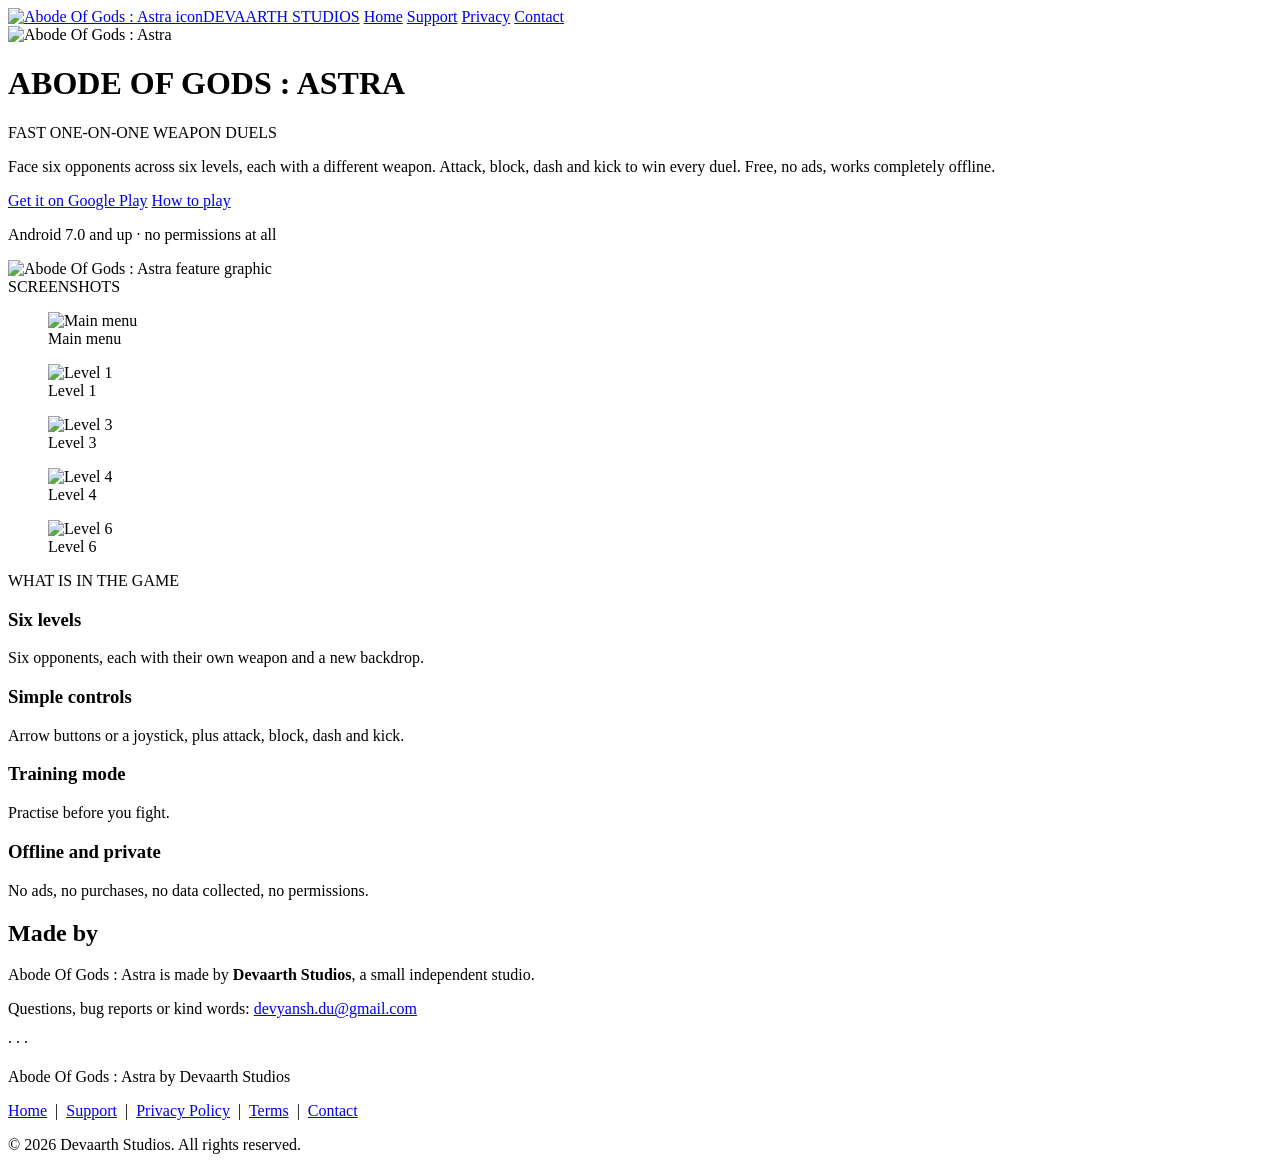
==== Astra/index.html @ 1497b414 "Create initial index.html for Astra game Initial HTML structure for the Astra game webpage, includin" ====
<!DOCTYPE html>
<html lang="en">
<head>
<meta charset="utf-8">
<meta name="viewport" content="width=device-width, initial-scale=1">
<title>Abode Of Gods : Astra by Devaarth Studios</title>
<meta name="description" content="Abode Of Gods : Astra is a fast one-on-one weapon duel game with six levels. No ads, no purchases, plays offline.">
<meta property="og:title" content="Abode Of Gods : Astra by Devaarth Studios">
<meta property="og:description" content="Abode Of Gods : Astra is a fast one-on-one weapon duel game with six levels. No ads, no purchases, plays offline.">
<meta property="og:image" content="feature.png">
<meta property="og:type" content="website">
<link rel="icon" href="icon.png">
<link rel="stylesheet" href="style.css">
</head>
<body>
<header>
  <nav class="nav">
    <a class="brand" href="index.html"><img src="icon-192.png" alt="Abode Of Gods : Astra icon"><span class="word">DEVAARTH STUDIOS</span></a>
    <span class="spacer"></span>
    <a class="link active" href="index.html">Home</a>
    <a class="link" href="support.html">Support</a>
    <a class="link" href="privacy.html">Privacy</a>
    <a class="link" href="contact.html">Contact</a>
  </nav>
</header>
<main class="wrap">

  <div class="hero">
    <img class="logo" src="icon.png" alt="Abode Of Gods : Astra">
    <h1>ABODE OF GODS : ASTRA</h1>
    <p class="tagline">FAST ONE-ON-ONE WEAPON DUELS</p>
    <p class="lead">Face six opponents across six levels, each with a different weapon. Attack, block, dash and kick to win every duel. Free, no ads, works completely offline.</p>
    <div class="btnrow">
      <a class="btn" href="https://play.google.com/store/apps/details?id=com.devaarthstudios.astra">Get it on Google Play</a>
      <a class="btn ghost" href="support.html">How to play</a>
    </div>
    <p class="muted">Android 7.0 and up &middot; no permissions at all</p>
  </div>
  <section><img class="feature" src="feature.png" alt="Abode Of Gods : Astra feature graphic"></section>
  <section>
    <div class="pill">SCREENSHOTS</div>
    <div class="shots"><figure><img src="shot_menu.jpg" alt="Main menu" loading="lazy"><figcaption>Main menu</figcaption></figure><figure><img src="shot_level1.jpg" alt="Level 1" loading="lazy"><figcaption>Level 1</figcaption></figure><figure><img src="shot_level3.jpg" alt="Level 3" loading="lazy"><figcaption>Level 3</figcaption></figure><figure><img src="shot_level4.jpg" alt="Level 4" loading="lazy"><figcaption>Level 4</figcaption></figure><figure><img src="shot_level6.jpg" alt="Level 6" loading="lazy"><figcaption>Level 6</figcaption></figure></div>
  </section>
  <section>
    <div class="pill">WHAT IS IN THE GAME</div>
    <div class="grid">
      <div class="card"><h3>Six levels</h3><p class="muted">Six opponents, each with their own weapon and a new backdrop.</p></div>
      <div class="card"><h3>Simple controls</h3><p class="muted">Arrow buttons or a joystick, plus attack, block, dash and kick.</p></div>
      <div class="card"><h3>Training mode</h3><p class="muted">Practise before you fight.</p></div>
      <div class="card"><h3>Offline and private</h3><p class="muted">No ads, no purchases, no data collected, no permissions.</p></div>
    </div>
  </section>
  <section>
    <h2>Made by</h2>
    <div class="card"><p>Abode Of Gods : Astra is made by <strong>Devaarth Studios</strong>, a small independent studio.</p>
    <p class="muted">Questions, bug reports or kind words: <a href="mailto:devyansh.du@gmail.com">devyansh.du@gmail.com</a></p></div>
  </section>

</main>
<footer>
  <div class="wrap">
    <p class="dots">&middot; &middot; &middot;</p>
    <p>Abode Of Gods : Astra by Devaarth Studios</p>
    <p>
      <a href="index.html">Home</a> &nbsp;|&nbsp;
      <a href="support.html">Support</a> &nbsp;|&nbsp;
      <a href="privacy.html">Privacy Policy</a> &nbsp;|&nbsp;
      <a href="terms.html">Terms</a> &nbsp;|&nbsp;
      <a href="contact.html">Contact</a>
    </p>
    <p class="muted">&copy; 2026 Devaarth Studios. All rights reserved.</p>
  </div>
</footer>
</body>
</html>
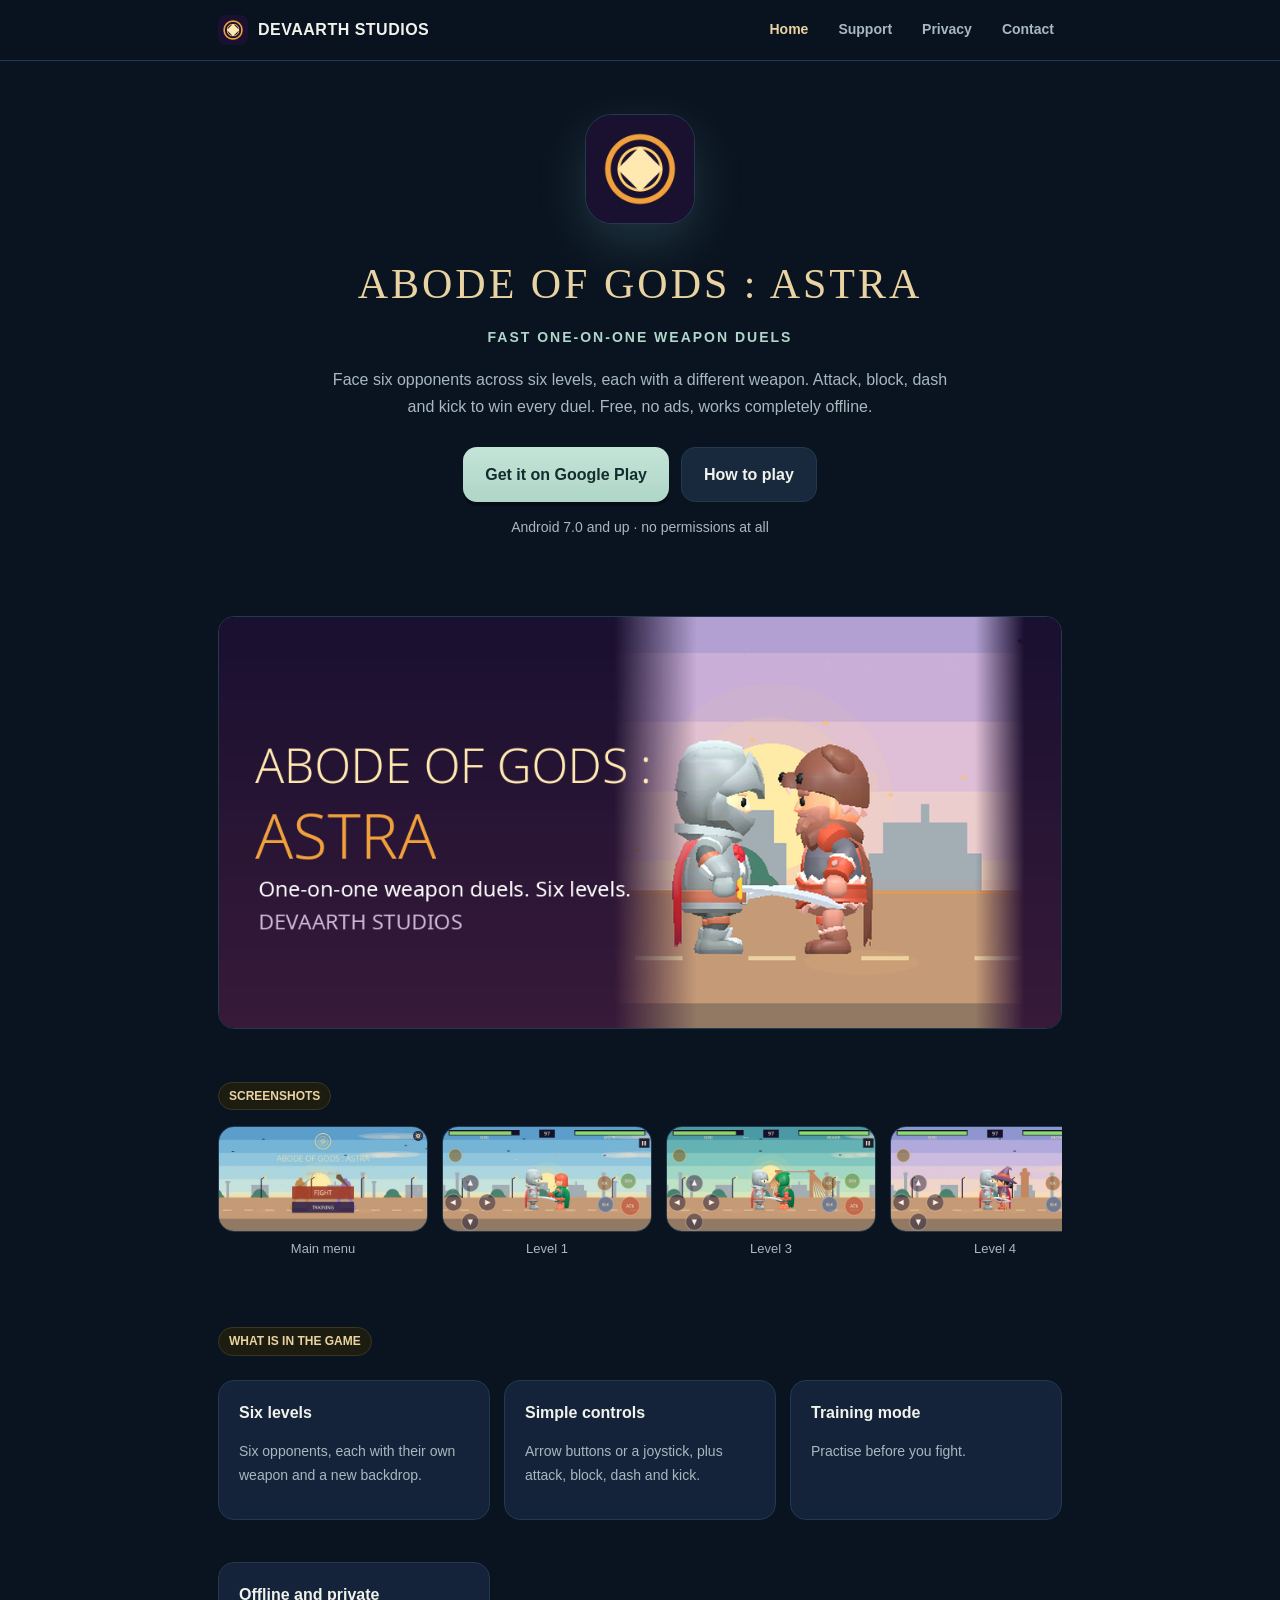
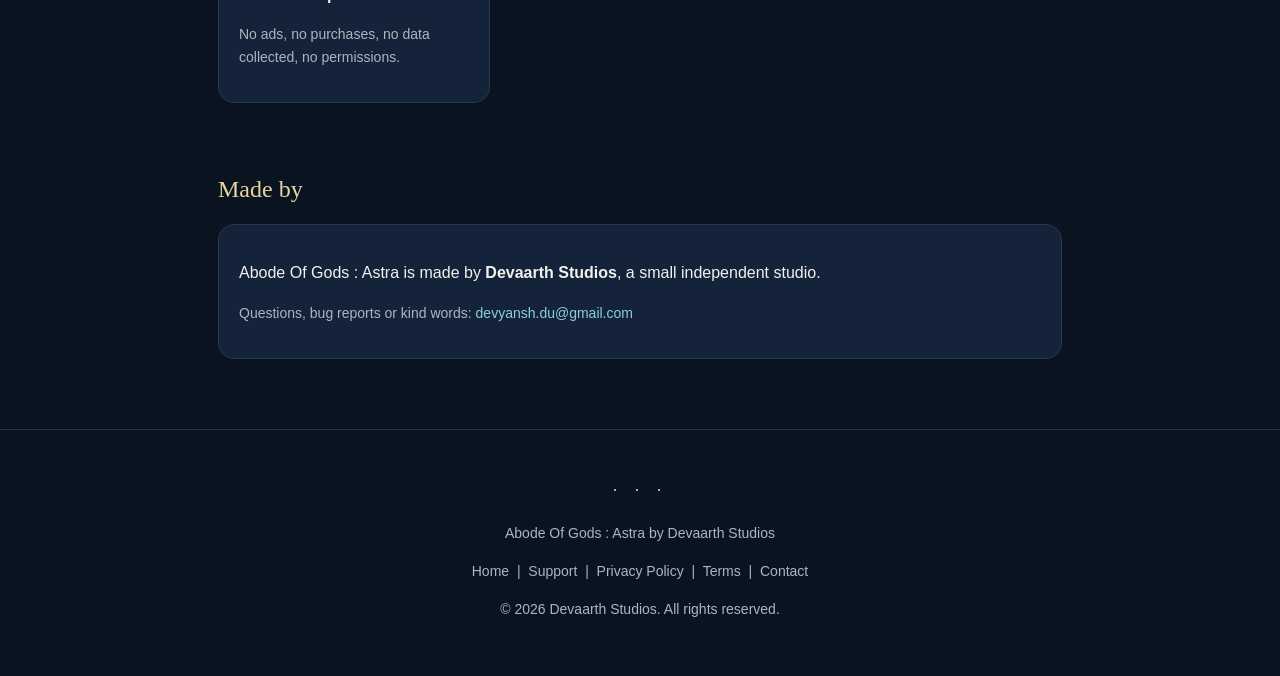
==== commit c3d89777: "Update Play Store link to new package com.devaarthstudios.abodeofgodsastra" ====
--- a/Astra/index.html
+++ b/Astra/index.html
@@ -31,7 +31,7 @@
     <p class="tagline">FAST ONE-ON-ONE WEAPON DUELS</p>
     <p class="lead">Face six opponents across six levels, each with a different weapon. Attack, block, dash and kick to win every duel. Free, no ads, works completely offline.</p>
     <div class="btnrow">
-      <a class="btn" href="https://play.google.com/store/apps/details?id=com.devaarthstudios.astra">Get it on Google Play</a>
+      <a class="btn" href="https://play.google.com/store/apps/details?id=com.devaarthstudios.abodeofgodsastra">Get it on Google Play</a>
       <a class="btn ghost" href="support.html">How to play</a>
     </div>
     <p class="muted">Android 7.0 and up &middot; no permissions at all</p>
--- a/Astra/style.css
+++ b/Astra/style.css
@@ -0,0 +1,50 @@
+:root{--bg:#0a1420;--bg2:#101a2c;--card:#14233a;--line:#22394f;--text:#f1f2ec;--dim:#a7b8bf;--mint:#afd6c8;--gold:#ead3a2;--sky:#8bd0d8;}
+*{box-sizing:border-box}
+html{scroll-behavior:smooth}
+body{margin:0;background:var(--bg);color:var(--text);font:16px/1.7 -apple-system,"Segoe UI",Roboto,Arial,sans-serif;-webkit-font-smoothing:antialiased}
+a{color:var(--sky);text-decoration:none}
+a:hover{text-decoration:underline}
+.wrap{max-width:880px;margin:0 auto;padding:0 18px}
+header{position:sticky;top:0;z-index:20;background:rgba(10,20,32,.92);border-bottom:1px solid var(--line);backdrop-filter:blur(8px)}
+.nav{display:flex;align-items:center;gap:14px;max-width:880px;margin:0 auto;padding:12px 18px;flex-wrap:wrap}
+.brand{display:flex;align-items:center;gap:10px;font-weight:800;letter-spacing:.5px;color:var(--text);white-space:nowrap}
+.brand img{width:30px;height:30px;border-radius:8px}
+.nav .spacer{flex:1}
+.nav a.link{color:var(--dim);font-size:14px;font-weight:600;padding:6px 8px;border-radius:8px}
+.nav a.link:hover{color:var(--text);background:#18293d;text-decoration:none}
+.nav a.link.active{color:var(--gold)}
+.hero{padding:54px 0 30px;text-align:center}
+.hero img.logo{width:108px;height:108px;border-radius:26px;box-shadow:0 0 0 1px var(--line),0 18px 50px rgba(139,208,216,.18)}
+h1{font-family:Georgia,"Times New Roman",serif;font-size:42px;margin:18px 0 6px;letter-spacing:3px;font-weight:normal;color:var(--gold)}
+.tagline{color:var(--mint);font-weight:700;letter-spacing:2px;font-size:14px;margin:0}
+.lead{color:var(--dim);max-width:620px;margin:16px auto 0}
+.btnrow{display:flex;gap:12px;justify-content:center;flex-wrap:wrap;margin:26px 0 8px}
+.btn{display:inline-flex;align-items:center;gap:8px;background:linear-gradient(180deg,#c4e4d6,var(--mint));color:#132c2e;font-weight:800;padding:13px 22px;border-radius:14px;box-shadow:0 4px 0 rgba(0,0,0,.35)}
+.btn:hover{text-decoration:none;filter:brightness(1.05)}
+.btn.ghost{background:#18293d;color:var(--text);border:1px solid var(--line);box-shadow:none}
+section{padding:26px 0}
+h2{font-family:Georgia,"Times New Roman",serif;font-weight:normal;font-size:24px;margin:0 0 12px;color:var(--gold)}
+h3{font-size:16px;margin:22px 0 6px}
+.card{background:var(--card);border:1px solid var(--line);border-radius:16px;padding:18px 20px;margin:14px 0}
+.card h3{margin-top:0}
+.grid{display:grid;grid-template-columns:repeat(auto-fit,minmax(240px,1fr));gap:14px}
+ul.clean{list-style:none;padding-left:0;margin:8px 0}
+ul.clean li{padding-left:24px;position:relative;margin:7px 0;color:#e2e8e4}
+ul.clean li::before{content:"";position:absolute;left:6px;top:11px;width:8px;height:8px;border-radius:50%;background:var(--mint)}
+ol.steps{padding-left:20px;color:#e2e8e4}
+ol.steps li{margin:8px 0}
+.pill{display:inline-block;font-size:12px;font-weight:700;color:var(--gold);border:1px solid #3a3620;background:#1c1c10;padding:3px 10px;border-radius:999px;margin-bottom:10px}
+.muted{color:var(--dim);font-size:14px}
+.note{background:#0e1a29;border-left:3px solid var(--mint);border-radius:8px;padding:12px 14px;color:#dde6e2}
+.qa{margin:14px 0}.qa .q{font-weight:700}.qa .a{color:#dde6e2;margin-top:2px}
+.mail{font-size:18px;font-weight:700;word-break:break-all}
+.feature{width:100%;border-radius:16px;border:1px solid var(--line);display:block;margin:6px 0 0}
+.shots{display:flex;gap:14px;overflow-x:auto;padding:6px 2px 14px;scroll-snap-type:x mandatory}
+.shots figure{margin:0;flex:0 0 auto;width:210px;scroll-snap-align:start}
+.shots img{width:100%;border-radius:16px;border:1px solid var(--line);display:block}
+.shots figcaption{font-size:13px;color:var(--dim);text-align:center;margin-top:6px}
+footer{border-top:1px solid var(--line);margin-top:30px;padding:26px 0 40px;color:var(--dim);font-size:14px;text-align:center}
+footer a{color:var(--dim)}
+footer .dots{letter-spacing:6px;color:var(--mint);font-size:18px}
+@media(max-width:640px){.nav{gap:6px 8px;padding:10px 14px}.nav a.link{font-size:13px;padding:5px 7px}.brand{font-size:13px}.brand img{width:26px;height:26px}h1{font-size:32px}.hero{padding:34px 0 22px}.hero img.logo{width:92px;height:92px}.mail{font-size:16px}.shots figure{width:170px}}
+@media(max-width:420px){.brand .word{display:none}}
